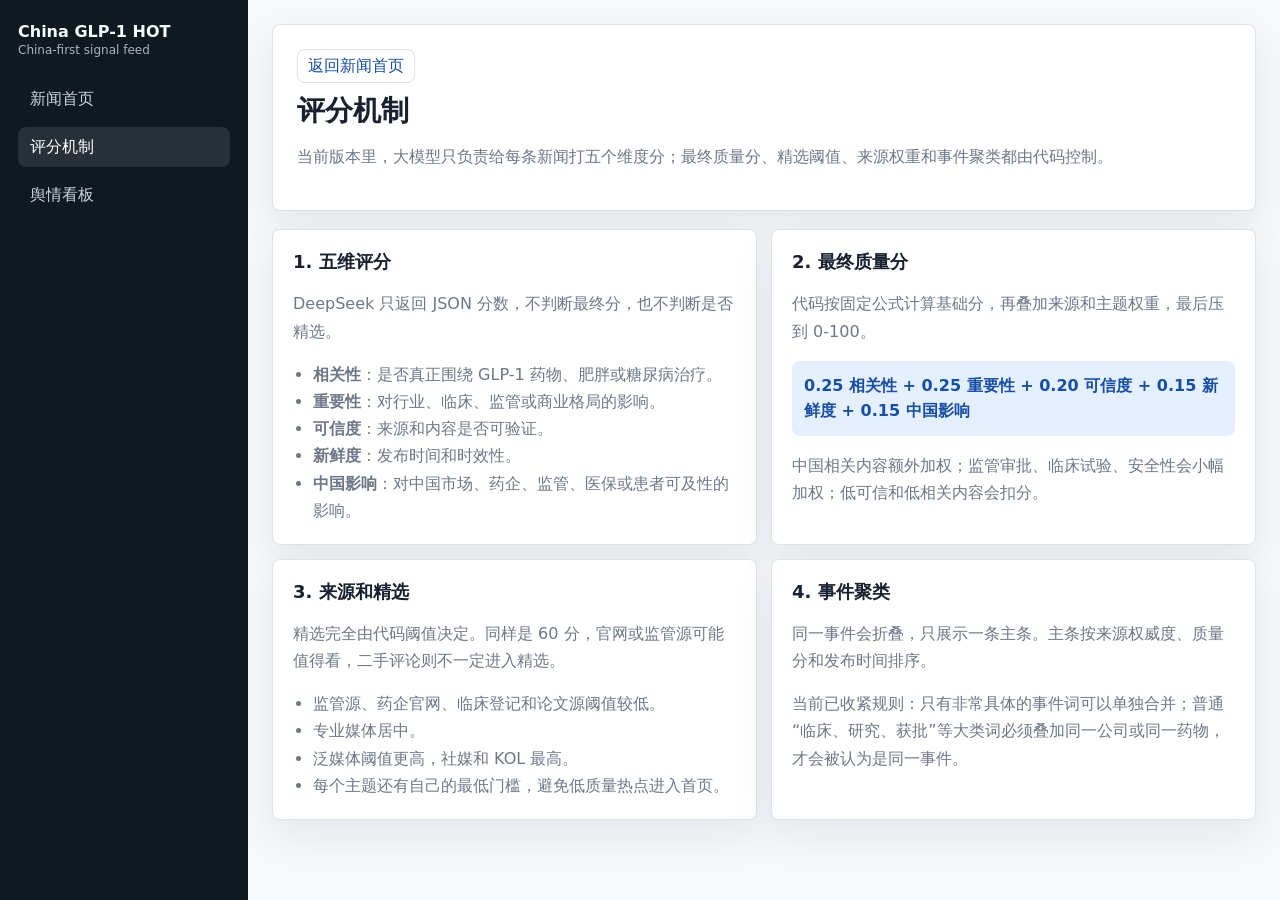
==== scoring.html @ 51e2878d "Document GLP-1 news system and refine clustering" ====
<!doctype html>
<html lang="zh-CN">
  <head>
    <meta charset="utf-8">
    <meta name="viewport" content="width=device-width, initial-scale=1">
    <meta name="theme-color" content="#f6f8fb">
    <meta name="description" content="China GLP-1 HOT 的新闻评分、精选和聚类机制说明。">
    <title>评分机制 - China GLP-1 HOT</title>
    <link rel="stylesheet" href="styles.css?v=20260528-docs">
  </head>
  <body>
    <div class="shell">
      <aside class="sidebar" aria-label="主导航">
        <a class="brand" href="./" aria-label="China GLP-1 HOT 首页">
          <span>
            <span class="brand-name">China GLP-1 HOT</span>
            <span class="brand-subtitle">China-first signal feed</span>
          </span>
        </a>
        <nav class="side-nav" aria-label="功能菜单">
          <a class="side-link module-link" href="index.html">新闻首页</a>
          <a class="side-link active module-link" href="scoring.html">评分机制</a>
          <a class="side-link module-link" href="dashboard.html">舆情看板</a>
        </nav>
      </aside>

      <main class="main method-main">
        <section class="method-hero">
          <a class="back-link" href="index.html">返回新闻首页</a>
          <h1>评分机制</h1>
          <p>当前版本里，大模型只负责给每条新闻打五个维度分；最终质量分、精选阈值、来源权重和事件聚类都由代码控制。</p>
        </section>

        <section class="method-grid" aria-label="评分机制说明">
          <article class="method-block">
            <h2>1. 五维评分</h2>
            <p>DeepSeek 只返回 JSON 分数，不判断最终分，也不判断是否精选。</p>
            <ul>
              <li><strong>相关性</strong>：是否真正围绕 GLP-1 药物、肥胖或糖尿病治疗。</li>
              <li><strong>重要性</strong>：对行业、临床、监管或商业格局的影响。</li>
              <li><strong>可信度</strong>：来源和内容是否可验证。</li>
              <li><strong>新鲜度</strong>：发布时间和时效性。</li>
              <li><strong>中国影响</strong>：对中国市场、药企、监管、医保或患者可及性的影响。</li>
            </ul>
          </article>

          <article class="method-block">
            <h2>2. 最终质量分</h2>
            <p>代码按固定公式计算基础分，再叠加来源和主题权重，最后压到 0-100。</p>
            <div class="formula">0.25 相关性 + 0.25 重要性 + 0.20 可信度 + 0.15 新鲜度 + 0.15 中国影响</div>
            <p>中国相关内容额外加权；监管审批、临床试验、安全性会小幅加权；低可信和低相关内容会扣分。</p>
          </article>

          <article class="method-block">
            <h2>3. 来源和精选</h2>
            <p>精选完全由代码阈值决定。同样是 60 分，官网或监管源可能值得看，二手评论则不一定进入精选。</p>
            <ul>
              <li>监管源、药企官网、临床登记和论文源阈值较低。</li>
              <li>专业媒体居中。</li>
              <li>泛媒体阈值更高，社媒和 KOL 最高。</li>
              <li>每个主题还有自己的最低门槛，避免低质量热点进入首页。</li>
            </ul>
          </article>

          <article class="method-block">
            <h2>4. 事件聚类</h2>
            <p>同一事件会折叠，只展示一条主条。主条按来源权威度、质量分和发布时间排序。</p>
            <p>当前已收紧规则：只有非常具体的事件词可以单独合并；普通“临床、研究、获批”等大类词必须叠加同一公司或同一药物，才会被认为是同一事件。</p>
          </article>
        </section>
      </main>
    </div>
  </body>
</html>
---- styles.css ----
:root {
  --bg: #f6f8fb;
  --surface: #ffffff;
  --surface-soft: #eef5f2;
  --text: #18212f;
  --muted: #6d7787;
  --line: #dbe2e8;
  --accent: #1d66d1;
  --accent-strong: #174ea6;
  --accent-soft: #e4efff;
  --warning: #b35c00;
  --danger: #9c3d4a;
  --shadow: 0 16px 40px rgba(24, 33, 47, 0.08);
}

:root[data-theme="dark"] {
  --bg: #0b1118;
  --surface: #121b24;
  --surface-soft: #18322f;
  --text: #edf4f7;
  --muted: #9aa8b8;
  --line: #263543;
  --accent: #5b9dff;
  --accent-strong: #9fc5ff;
  --accent-soft: #142b4f;
  --warning: #f2ad5f;
  --danger: #ee8fa0;
  --shadow: 0 16px 40px rgba(0, 0, 0, 0.28);
}

* {
  box-sizing: border-box;
}

body {
  margin: 0;
  background: var(--bg);
  color: var(--text);
  font-family: Inter, ui-sans-serif, system-ui, -apple-system, BlinkMacSystemFont, "Segoe UI", sans-serif;
  overflow-x: hidden;
}

a {
  color: inherit;
}

button,
input,
select {
  font: inherit;
}

.shell {
  min-height: 100vh;
  display: grid;
  grid-template-columns: 248px minmax(0, 1fr);
  transition: grid-template-columns 180ms ease;
}

.sidebar {
  position: sticky;
  top: 0;
  height: 100vh;
  padding: 22px 18px;
  background: #101820;
  color: #f7fbfc;
  display: flex;
  flex-direction: column;
  gap: 22px;
  overflow: hidden;
  transition: transform 180ms ease;
}

:root[data-theme="dark"] .sidebar {
  background: #071018;
}

.menu-toggle {
  width: 36px;
  height: 36px;
  border: 1px solid rgba(255, 255, 255, 0.18);
  border-radius: 8px;
  background: rgba(255, 255, 255, 0.08);
  color: #ffffff;
  cursor: pointer;
  line-height: 1;
}

.menu-toggle:hover {
  background: rgba(255, 255, 255, 0.14);
}

.drawer-close {
  position: absolute;
  top: 18px;
  right: 14px;
  width: 36px;
  height: 36px;
  border: 1px solid rgba(255, 255, 255, 0.18);
  border-radius: 8px;
  background: rgba(255, 255, 255, 0.08);
  color: #ffffff;
  cursor: pointer;
  font-size: 22px;
  line-height: 1;
  z-index: 2;
}

.sidebar-restore {
  position: fixed;
  top: 16px;
  left: 16px;
  z-index: 25;
  width: 40px;
  height: 40px;
  display: none;
  place-items: center;
  border: 1px solid var(--line);
  border-radius: 8px;
  background: var(--surface);
  color: var(--text);
  box-shadow: var(--shadow);
  cursor: pointer;
}

.brand,
.mobile-brand {
  display: inline-flex;
  align-items: center;
  gap: 12px;
  text-decoration: none;
}

.brand {
  padding-right: 42px;
  align-items: flex-start;
}

.brand-mark {
  width: 38px;
  height: 38px;
  border-radius: 8px;
  display: grid;
  place-items: center;
  background: var(--accent);
  color: white;
  font-weight: 800;
}

.brand-name {
  display: block;
  font-weight: 800;
  letter-spacing: 0;
}

.brand-subtitle {
  display: block;
  margin-top: 2px;
  color: #a8b4bf;
  font-size: 12px;
}

.side-nav {
  display: grid;
  gap: 8px;
}

.side-link,
.view-chip {
  border: 0;
  cursor: pointer;
}

.side-link {
  display: flex;
  align-items: center;
  width: 100%;
  min-height: 40px;
  padding: 0 12px;
  border: 0;
  border-radius: 8px;
  background: transparent;
  color: #cad5dc;
  text-align: left;
  text-decoration: none;
}

.side-link.active,
.side-link:hover {
  background: rgba(255, 255, 255, 0.1);
  color: #ffffff;
}

.side-panel {
  padding: 14px;
  border: 1px solid rgba(255, 255, 255, 0.12);
  border-radius: 8px;
  background: rgba(255, 255, 255, 0.05);
}

.side-panel.compact {
  margin-top: -12px;
}

.theme-switch {
  margin-top: auto;
  display: inline-flex;
  align-self: flex-start;
  gap: 4px;
  padding: 4px;
  border: 1px solid rgba(255, 255, 255, 0.14);
  border-radius: 999px;
  background: rgba(255, 255, 255, 0.06);
}

.theme-button {
  width: 36px;
  height: 32px;
  border: 0;
  border-radius: 999px;
  background: transparent;
  color: #a8b4bf;
  cursor: pointer;
  font-size: 17px;
  line-height: 1;
}

.theme-button.active {
  background: var(--accent);
  color: #ffffff;
}

.panel-kicker {
  color: #a8b4bf;
  font-size: 12px;
}

.panel-value {
  margin-top: 6px;
  font-weight: 700;
  line-height: 1.35;
}

.main {
  min-width: 0;
  padding: 24px;
}

.topbar {
  display: none;
}

.drawer-backdrop {
  display: none;
}

.toolbar {
  width: 100%;
  max-width: none;
  margin: 0 0 20px;
  padding: 20px;
  border: 1px solid var(--line);
  border-radius: 8px;
  background: var(--surface);
  box-shadow: var(--shadow);
}

.toolbar-head {
  display: flex;
  justify-content: space-between;
  gap: 18px;
  align-items: flex-start;
}

h1 {
  margin: 0;
  font-size: 28px;
  line-height: 1.15;
  letter-spacing: 0;
}

.toolbar p {
  margin: 8px 0 0;
  color: var(--muted);
}

.score-note {
  min-width: 112px;
  padding: 10px 12px;
  border-radius: 8px;
  background: var(--surface-soft);
  color: var(--accent-strong);
  text-align: right;
}

.score-note span,
.score-note strong {
  display: block;
}

.score-note span {
  font-size: 12px;
  font-weight: 800;
}

.score-note strong {
  margin-top: 2px;
  font-size: 14px;
}

.filters {
  margin-top: 18px;
  display: grid;
  grid-template-columns: 1fr;
  gap: 10px;
}

.search {
  display: flex;
  align-items: center;
  gap: 8px;
  min-width: 0;
  padding: 0 12px;
  border: 1px solid var(--line);
  border-radius: 8px;
  background: #fbfcfd;
}

:root[data-theme="dark"] .search,
:root[data-theme="dark"] .category-chip {
  background: #0f1821;
}

.search-icon {
  color: var(--muted);
  font-size: 18px;
}

.search input {
  width: 100%;
  min-height: 42px;
  border: 0;
  outline: 0;
  background: transparent;
  color: var(--text);
}

.category-strip {
  display: flex;
  gap: 8px;
  overflow-x: auto;
  padding: 2px 0 4px;
  scrollbar-width: none;
}

.category-strip::-webkit-scrollbar {
  display: none;
}

.category-chip {
  flex: 0 0 auto;
  min-height: 36px;
  padding: 0 13px;
  border: 1px solid var(--line);
  border-radius: 8px;
  background: #fbfcfd;
  color: var(--text);
  cursor: pointer;
}

.category-chip.active {
  border-color: var(--accent);
  background: var(--accent);
  color: #ffffff;
}

:root[data-theme="dark"] .category-chip.active {
  background: var(--accent);
  color: #ffffff;
}

.timeline {
  width: 100%;
  max-width: none;
  margin: 0;
}

.day {
  margin-top: 20px;
}

.day-head {
  display: flex;
  align-items: center;
  gap: 10px;
  margin-bottom: 10px;
}

.day-head h2 {
  margin: 0;
  font-size: 15px;
}

.day-head span {
  color: var(--muted);
  font-size: 13px;
}

.day-items {
  display: grid;
  gap: 12px;
}

.news-card {
  display: grid;
  grid-template-columns: 72px minmax(0, 1fr);
  gap: 12px;
}

.time {
  padding-top: 18px;
  color: var(--muted);
  font-size: 13px;
  font-variant-numeric: tabular-nums;
  text-align: right;
}

.card-body {
  position: relative;
  min-width: 0;
  padding: 16px;
  border: 1px solid var(--line);
  border-radius: 8px;
  background: var(--surface);
  box-shadow: 0 8px 24px rgba(24, 33, 47, 0.05);
}

:root[data-theme="dark"] .card-body::before {
  background: var(--bg);
}

.card-body::before {
  content: "";
  position: absolute;
  left: -19px;
  top: 22px;
  width: 9px;
  height: 9px;
  border: 2px solid var(--accent);
  border-radius: 50%;
  background: var(--bg);
}

.card-meta {
  display: flex;
  flex-wrap: wrap;
  align-items: center;
  gap: 8px;
  color: var(--muted);
  font-size: 12px;
}

.source {
  font-weight: 700;
  color: #405064;
}

:root[data-theme="dark"] .source,
:root[data-theme="dark"] .summary {
  color: #c9d4df;
}

.badge,
.score {
  min-height: 22px;
  display: inline-flex;
  align-items: center;
  padding: 0 8px;
  border-radius: 999px;
  background: #edf1f4;
  color: #526170;
  white-space: nowrap;
}

:root[data-theme="dark"] .badge,
:root[data-theme="dark"] .tag,
:root[data-theme="dark"] .score-cell {
  background: #182330;
  color: #cbd6e1;
}

:root[data-theme="dark"] .selected-badge {
  background: var(--accent-soft);
  color: var(--accent-strong);
}

.selected-badge {
  background: var(--accent-soft);
  color: var(--accent-strong);
}

.verification.low {
  background: #f7e5e8;
  color: var(--danger);
}

.verification.pending {
  background: #f7ead9;
  color: var(--warning);
}

.score {
  margin-left: auto;
  background: #101820;
  color: #ffffff;
  font-weight: 800;
  font-variant-numeric: tabular-nums;
}

:root[data-theme="dark"] .score {
  background: #e8f3f1;
  color: #0d1820;
}

.title {
  display: block;
  margin-top: 10px;
  color: var(--text);
  font-size: 19px;
  font-weight: 800;
  line-height: 1.35;
  text-decoration: none;
  overflow-wrap: anywhere;
}

.title:hover {
  color: var(--accent-strong);
}

.summary {
  margin: 9px 0 0;
  color: #3e4b5b;
  line-height: 1.7;
  overflow-wrap: anywhere;
}

.tags {
  display: flex;
  flex-wrap: wrap;
  gap: 6px;
  margin-top: 12px;
}

.tag {
  padding: 4px 8px;
  border-radius: 999px;
  background: #f0f3f5;
  color: #4d5b69;
  font-size: 12px;
}

.score-grid {
  display: flex;
  flex-wrap: nowrap;
  gap: 6px;
  margin-top: 12px;
  overflow-x: auto;
  padding-bottom: 2px;
  scrollbar-width: none;
}

.score-grid::-webkit-scrollbar {
  display: none;
}

.score-cell {
  min-width: 0;
  flex: 1 1 0;
  display: inline-flex;
  align-items: center;
  justify-content: space-between;
  gap: 6px;
  min-height: 30px;
  padding: 5px 8px;
  border-radius: 8px;
  background: #f7f9fa;
}

.score-cell span {
  display: inline;
  min-width: 0;
  color: var(--muted);
  font-size: 12px;
  overflow: hidden;
  text-overflow: ellipsis;
  white-space: nowrap;
}

.score-cell strong {
  display: inline;
  margin-top: 0;
  font-size: 15px;
  font-variant-numeric: tabular-nums;
}

.related-toggle {
  margin-top: 12px;
  min-height: 34px;
  padding: 0 10px;
  border: 1px solid var(--line);
  border-radius: 8px;
  background: #fbfcfd;
  color: var(--accent-strong);
  cursor: pointer;
}

:root[data-theme="dark"] .related-toggle {
  background: #0f1821;
}

.related-list {
  margin-top: 10px;
  padding-top: 10px;
  border-top: 1px solid var(--line);
}

.related-item {
  display: grid;
  gap: 4px;
  padding: 8px 0;
}

.related-item a {
  color: var(--text);
  font-weight: 700;
  text-decoration: none;
}

.related-item small {
  color: var(--muted);
}

.method-main {
  display: grid;
  gap: 18px;
  align-content: start;
}

.method-hero,
.method-block {
  border: 1px solid var(--line);
  border-radius: 8px;
  background: var(--surface);
  box-shadow: var(--shadow);
}

.method-hero {
  padding: 24px;
}

.method-hero h1 {
  display: block;
  margin-top: 12px;
}

.method-hero p,
.method-block p,
.method-block li {
  color: var(--muted);
  line-height: 1.7;
}

.back-link {
  display: inline-flex;
  min-height: 34px;
  align-items: center;
  padding: 0 10px;
  border: 1px solid var(--line);
  border-radius: 8px;
  color: var(--accent-strong);
  text-decoration: none;
}

.method-grid {
  display: grid;
  grid-template-columns: repeat(2, minmax(0, 1fr));
  gap: 14px;
}

.method-block {
  padding: 20px;
}

.method-block h2 {
  margin: 0 0 10px;
  font-size: 18px;
}

.method-block ul {
  margin: 10px 0 0;
  padding-left: 20px;
}

.formula {
  margin: 12px 0;
  padding: 12px;
  border-radius: 8px;
  background: var(--accent-soft);
  color: var(--accent-strong);
  font-weight: 800;
  line-height: 1.6;
}

.empty {
  max-width: none;
  margin: 20px 0;
  padding: 24px;
  border: 1px solid var(--line);
  border-radius: 8px;
  background: var(--surface);
}

.empty h2 {
  margin: 0;
}

.empty p {
  margin: 8px 0 0;
  color: var(--muted);
}

@media (min-width: 861px) {
  .shell.sidebar-collapsed {
    grid-template-columns: 0 minmax(0, 1fr);
  }

  .shell.sidebar-collapsed .sidebar {
    transform: translateX(-100%);
    pointer-events: none;
  }

  .shell.sidebar-collapsed .sidebar-restore {
    display: grid;
  }
}

@media (max-width: 860px) {
  .shell {
    display: block;
  }

  .sidebar {
    display: none;
  }

  .sidebar-restore {
    display: none;
  }

  .main {
    padding: 12px;
    overflow: hidden;
  }

  .topbar {
    position: sticky;
    top: 0;
    z-index: 10;
    display: flex;
    align-items: center;
    justify-content: space-between;
    gap: 12px;
    margin: -12px -12px 12px;
    padding: calc(10px + env(safe-area-inset-top)) 12px 10px;
    min-height: 58px;
    border-bottom: 1px solid var(--line);
    background: rgba(246, 248, 251, 0.94);
    backdrop-filter: blur(12px);
  }

  :root[data-theme="dark"] .topbar {
    background: rgba(11, 17, 24, 0.94);
  }

  .mobile-brand {
    position: absolute;
    left: 50%;
    top: 50%;
    transform: translate(-50%, -50%);
    max-width: calc(100% - 168px);
    text-align: center;
  }

  .mobile-menu-toggle {
    position: relative;
    z-index: 1;
  }

  .mobile-menu-toggle {
    border-color: var(--line);
    background: var(--surface);
    color: var(--text);
  }

  .sidebar {
    position: fixed;
    left: 0;
    top: 0;
    z-index: 30;
    width: min(86vw, 340px);
    max-width: calc(100vw - 44px);
    padding-bottom: max(22px, env(safe-area-inset-bottom));
    display: flex;
    transform: translateX(-100%);
    box-shadow: 18px 0 40px rgba(16, 24, 32, 0.22);
  }

  .shell.mobile-sidebar-open .sidebar {
    transform: translateX(0);
  }

  .drawer-backdrop {
    position: fixed;
    inset: 0;
    z-index: 20;
    display: none;
    background: rgba(16, 24, 32, 0.36);
  }

  .shell.mobile-sidebar-open ~ .drawer-backdrop {
    display: block;
  }

  .view-toggle {
    display: inline-flex;
    padding: 3px;
    border: 1px solid var(--line);
    border-radius: 8px;
    background: var(--surface);
  }

  .view-chip {
    min-height: 32px;
    padding: 0 10px;
    border-radius: 7px;
    background: transparent;
    color: var(--muted);
  }

  .view-chip.active {
    background: var(--accent);
    color: #ffffff;
  }

  .toolbar {
    padding: 16px;
    overflow: hidden;
  }

  .toolbar-head {
    display: block;
  }

  h1 {
    display: none;
  }

  .score-note {
    display: none;
  }

  .filters {
    grid-template-columns: 1fr;
  }

  .news-card {
    grid-template-columns: 1fr;
    gap: 6px;
    min-width: 0;
  }

  .time {
    padding: 0;
    text-align: left;
  }

  .card-body::before {
    display: none;
  }

  .score {
    margin-left: 0;
  }

  .score-grid {
    gap: 4px;
    max-width: 100%;
  }

  .score-cell {
    flex: 0 0 auto;
    min-width: 70px;
  }

  .method-grid {
    grid-template-columns: 1fr;
  }
}

@media (max-width: 440px) {
  .brand-name {
    font-size: 14px;
  }

  .card-meta {
    gap: 6px;
  }

  .card-body {
    padding: 14px 12px;
  }

  .title {
    font-size: 17px;
  }

  .summary {
    font-size: 14px;
    line-height: 1.6;
  }

  .score-grid {
    gap: 3px;
    margin-right: -12px;
    padding-right: 12px;
  }

  .score-cell {
    min-width: 0;
    flex: 1 1 0;
    padding: 5px 5px;
    gap: 4px;
  }

  .score-cell span {
    font-size: 0;
  }

  .score-cell span::after {
    content: attr(data-short);
    font-size: 11px;
  }

  .score-cell strong {
    font-size: 14px;
  }
}
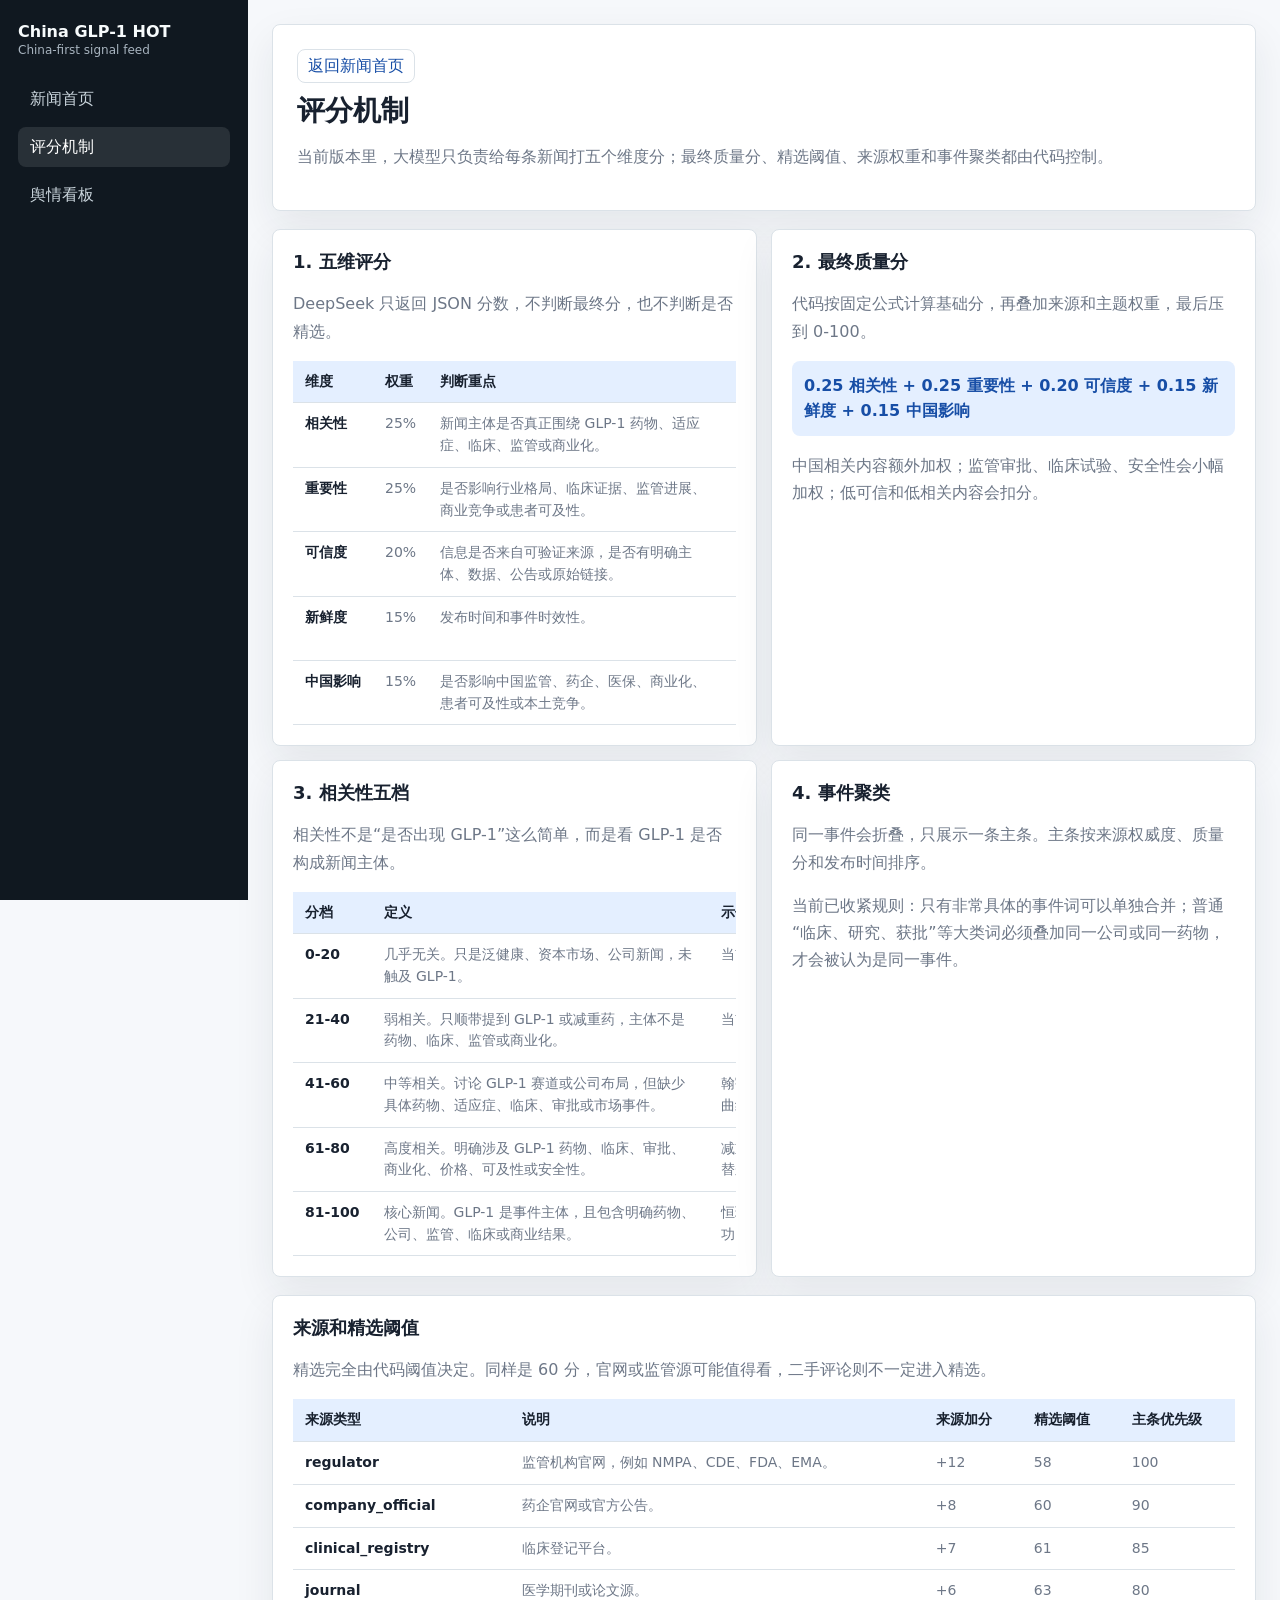
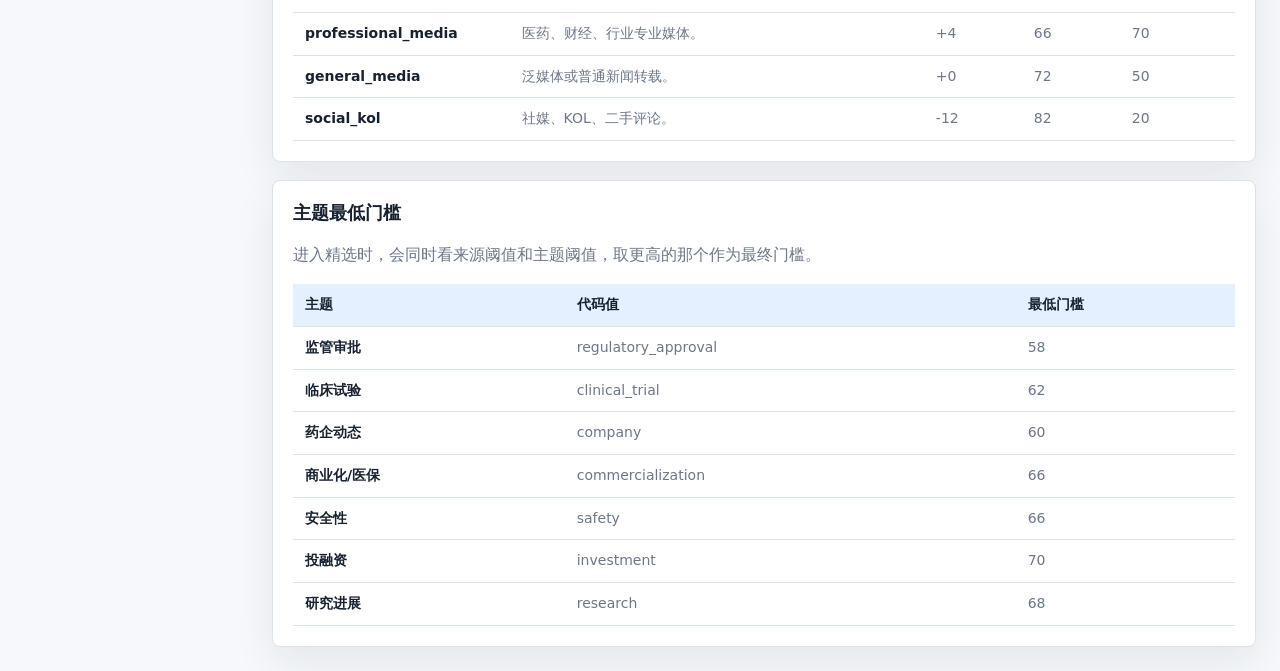
==== commit 4de83538: "Expand scoring rubric documentation" ====
--- a/scoring.html
+++ b/scoring.html
@@ -6,7 +6,7 @@
     <meta name="theme-color" content="#f6f8fb">
     <meta name="description" content="China GLP-1 HOT 的新闻评分、精选和聚类机制说明。">
     <title>评分机制 - China GLP-1 HOT</title>
-    <link rel="stylesheet" href="styles.css?v=20260528-docs">
+    <link rel="stylesheet" href="styles.css?v=20260528-rubric">
   </head>
   <body>
     <div class="shell">
@@ -35,13 +35,50 @@
           <article class="method-block">
             <h2>1. 五维评分</h2>
             <p>DeepSeek 只返回 JSON 分数，不判断最终分，也不判断是否精选。</p>
-            <ul>
-              <li><strong>相关性</strong>：是否真正围绕 GLP-1 药物、肥胖或糖尿病治疗。</li>
-              <li><strong>重要性</strong>：对行业、临床、监管或商业格局的影响。</li>
-              <li><strong>可信度</strong>：来源和内容是否可验证。</li>
-              <li><strong>新鲜度</strong>：发布时间和时效性。</li>
-              <li><strong>中国影响</strong>：对中国市场、药企、监管、医保或患者可及性的影响。</li>
-            </ul>
+            <div class="method-table-wrap">
+              <table class="method-table">
+                <thead>
+                  <tr>
+                    <th>维度</th>
+                    <th>权重</th>
+                    <th>判断重点</th>
+                    <th>代码用途</th>
+                  </tr>
+                </thead>
+                <tbody>
+                  <tr>
+                    <td>相关性</td>
+                    <td>25%</td>
+                    <td>新闻主体是否真正围绕 GLP-1 药物、适应症、临床、监管或商业化。</td>
+                    <td>参与最终分；低于 50 会额外扣分。</td>
+                  </tr>
+                  <tr>
+                    <td>重要性</td>
+                    <td>25%</td>
+                    <td>是否影响行业格局、临床证据、监管进展、商业竞争或患者可及性。</td>
+                    <td>参与最终分；监管、临床、安全性主题另有小幅加权。</td>
+                  </tr>
+                  <tr>
+                    <td>可信度</td>
+                    <td>20%</td>
+                    <td>信息是否来自可验证来源，是否有明确主体、数据、公告或原始链接。</td>
+                    <td>参与最终分；低于 45 扣分，低于 50 不能精选。</td>
+                  </tr>
+                  <tr>
+                    <td>新鲜度</td>
+                    <td>15%</td>
+                    <td>发布时间和事件时效性。</td>
+                    <td>参与最终分，避免旧闻长期占据首页。</td>
+                  </tr>
+                  <tr>
+                    <td>中国影响</td>
+                    <td>15%</td>
+                    <td>是否影响中国监管、药企、医保、商业化、患者可及性或本土竞争。</td>
+                    <td>参与最终分；中国相关且该分不低时额外加权。</td>
+                  </tr>
+                </tbody>
+              </table>
+            </div>
           </article>
 
           <article class="method-block">
@@ -52,14 +89,46 @@
           </article>
 
           <article class="method-block">
-            <h2>3. 来源和精选</h2>
-            <p>精选完全由代码阈值决定。同样是 60 分，官网或监管源可能值得看，二手评论则不一定进入精选。</p>
-            <ul>
-              <li>监管源、药企官网、临床登记和论文源阈值较低。</li>
-              <li>专业媒体居中。</li>
-              <li>泛媒体阈值更高，社媒和 KOL 最高。</li>
-              <li>每个主题还有自己的最低门槛，避免低质量热点进入首页。</li>
-            </ul>
+            <h2>3. 相关性五档</h2>
+            <p>相关性不是“是否出现 GLP-1”这么简单，而是看 GLP-1 是否构成新闻主体。</p>
+            <div class="method-table-wrap">
+              <table class="method-table">
+                <thead>
+                  <tr>
+                    <th>分档</th>
+                    <th>定义</th>
+                    <th>示例</th>
+                  </tr>
+                </thead>
+                <tbody>
+                  <tr>
+                    <td>0-20</td>
+                    <td>几乎无关。只是泛健康、资本市场、公司新闻，未触及 GLP-1。</td>
+                    <td>当前首页经初筛后通常不会出现。</td>
+                  </tr>
+                  <tr>
+                    <td>21-40</td>
+                    <td>弱相关。只顺带提到 GLP-1 或减重药，主体不是药物、临床、监管或商业化。</td>
+                    <td>当前首页经初筛后通常不会出现。</td>
+                  </tr>
+                  <tr>
+                    <td>41-60</td>
+                    <td>中等相关。讨论 GLP-1 赛道或公司布局，但缺少具体药物、适应症、临床、审批或市场事件。</td>
+                    <td>翰宇药业凭 GLP-1 赛道，走出增长新曲线。</td>
+                  </tr>
+                  <tr>
+                    <td>61-80</td>
+                    <td>高度相关。明确涉及 GLP-1 药物、临床、审批、商业化、价格、可及性或安全性。</td>
+                    <td>减重药大跳水：司美格鲁肽跌至百元、替尔泊肽腰斩。</td>
+                  </tr>
+                  <tr>
+                    <td>81-100</td>
+                    <td>核心新闻。GLP-1 是事件主体，且包含明确药物、公司、监管、临床或商业结果。</td>
+                    <td>恒瑞口服小分子 GLP-1 III 期研究成功；礼来口服 GLP-1 减肥药获批。</td>
+                  </tr>
+                </tbody>
+              </table>
+            </div>
           </article>
 
           <article class="method-block">
@@ -68,6 +137,58 @@
             <p>当前已收紧规则：只有非常具体的事件词可以单独合并；普通“临床、研究、获批”等大类词必须叠加同一公司或同一药物，才会被认为是同一事件。</p>
           </article>
         </section>
+
+        <section class="method-block method-wide">
+          <h2>来源和精选阈值</h2>
+          <p>精选完全由代码阈值决定。同样是 60 分，官网或监管源可能值得看，二手评论则不一定进入精选。</p>
+          <div class="method-table-wrap">
+            <table class="method-table">
+              <thead>
+                <tr>
+                  <th>来源类型</th>
+                  <th>说明</th>
+                  <th>来源加分</th>
+                  <th>精选阈值</th>
+                  <th>主条优先级</th>
+                </tr>
+              </thead>
+              <tbody>
+                <tr><td>regulator</td><td>监管机构官网，例如 NMPA、CDE、FDA、EMA。</td><td>+12</td><td>58</td><td>100</td></tr>
+                <tr><td>company_official</td><td>药企官网或官方公告。</td><td>+8</td><td>60</td><td>90</td></tr>
+                <tr><td>clinical_registry</td><td>临床登记平台。</td><td>+7</td><td>61</td><td>85</td></tr>
+                <tr><td>journal</td><td>医学期刊或论文源。</td><td>+6</td><td>63</td><td>80</td></tr>
+                <tr><td>professional_media</td><td>医药、财经、行业专业媒体。</td><td>+4</td><td>66</td><td>70</td></tr>
+                <tr><td>general_media</td><td>泛媒体或普通新闻转载。</td><td>+0</td><td>72</td><td>50</td></tr>
+                <tr><td>social_kol</td><td>社媒、KOL、二手评论。</td><td>-12</td><td>82</td><td>20</td></tr>
+              </tbody>
+            </table>
+          </div>
+        </section>
+
+        <section class="method-block method-wide">
+          <h2>主题最低门槛</h2>
+          <p>进入精选时，会同时看来源阈值和主题阈值，取更高的那个作为最终门槛。</p>
+          <div class="method-table-wrap">
+            <table class="method-table compact-table">
+              <thead>
+                <tr>
+                  <th>主题</th>
+                  <th>代码值</th>
+                  <th>最低门槛</th>
+                </tr>
+              </thead>
+              <tbody>
+                <tr><td>监管审批</td><td>regulatory_approval</td><td>58</td></tr>
+                <tr><td>临床试验</td><td>clinical_trial</td><td>62</td></tr>
+                <tr><td>药企动态</td><td>company</td><td>60</td></tr>
+                <tr><td>商业化/医保</td><td>commercialization</td><td>66</td></tr>
+                <tr><td>安全性</td><td>safety</td><td>66</td></tr>
+                <tr><td>投融资</td><td>investment</td><td>70</td></tr>
+                <tr><td>研究进展</td><td>research</td><td>68</td></tr>
+              </tbody>
+            </table>
+          </div>
+        </section>
       </main>
     </div>
   </body>
--- a/styles.css
+++ b/styles.css
@@ -687,6 +687,10 @@
   gap: 14px;
 }
 
+.method-wide {
+  overflow: hidden;
+}
+
 .method-block {
   padding: 20px;
 }
@@ -699,6 +703,48 @@
 .method-block ul {
   margin: 10px 0 0;
   padding-left: 20px;
+}
+
+.method-table-wrap {
+  width: 100%;
+  overflow-x: auto;
+  scrollbar-width: thin;
+}
+
+.method-table {
+  width: 100%;
+  min-width: 680px;
+  border-collapse: collapse;
+  font-size: 14px;
+  line-height: 1.55;
+}
+
+.method-table th,
+.method-table td {
+  padding: 10px 12px;
+  border-bottom: 1px solid var(--line);
+  text-align: left;
+  vertical-align: top;
+}
+
+.method-table th {
+  color: var(--text);
+  background: var(--accent-soft);
+  font-weight: 800;
+}
+
+.method-table td {
+  color: var(--muted);
+}
+
+.method-table td:first-child {
+  color: var(--text);
+  font-weight: 800;
+  white-space: nowrap;
+}
+
+.compact-table {
+  min-width: 480px;
 }
 
 .formula {
@@ -873,6 +919,16 @@
     grid-template-columns: 1fr;
   }
 
+  .category-strip {
+    gap: 7px;
+  }
+
+  .category-chip {
+    min-height: 32px;
+    padding: 0 11px;
+    font-size: 14px;
+  }
+
   .news-card {
     grid-template-columns: 1fr;
     gap: 6px;
@@ -902,6 +958,21 @@
     min-width: 70px;
   }
 
+  .related-toggle {
+    min-height: 32px;
+    padding: 0 9px;
+    font-size: 14px;
+  }
+
+  .related-item a {
+    font-size: 15px;
+    line-height: 1.45;
+  }
+
+  .related-item small {
+    font-size: 13px;
+  }
+
   .method-grid {
     grid-template-columns: 1fr;
   }
@@ -927,6 +998,16 @@
   .summary {
     font-size: 14px;
     line-height: 1.6;
+  }
+
+  .category-strip {
+    gap: 6px;
+  }
+
+  .category-chip {
+    min-height: 30px;
+    padding: 0 10px;
+    font-size: 13px;
   }
 
   .score-grid {
@@ -954,4 +1035,29 @@
   .score-cell strong {
     font-size: 14px;
   }
-}
+
+  .related-toggle {
+    min-height: 30px;
+    padding: 0 8px;
+    font-size: 13px;
+  }
+
+  .related-list {
+    margin-top: 8px;
+    padding-top: 8px;
+  }
+
+  .related-item {
+    gap: 3px;
+    padding: 7px 0;
+  }
+
+  .related-item a {
+    font-size: 14px;
+    line-height: 1.45;
+  }
+
+  .related-item small {
+    font-size: 12px;
+  }
+}
